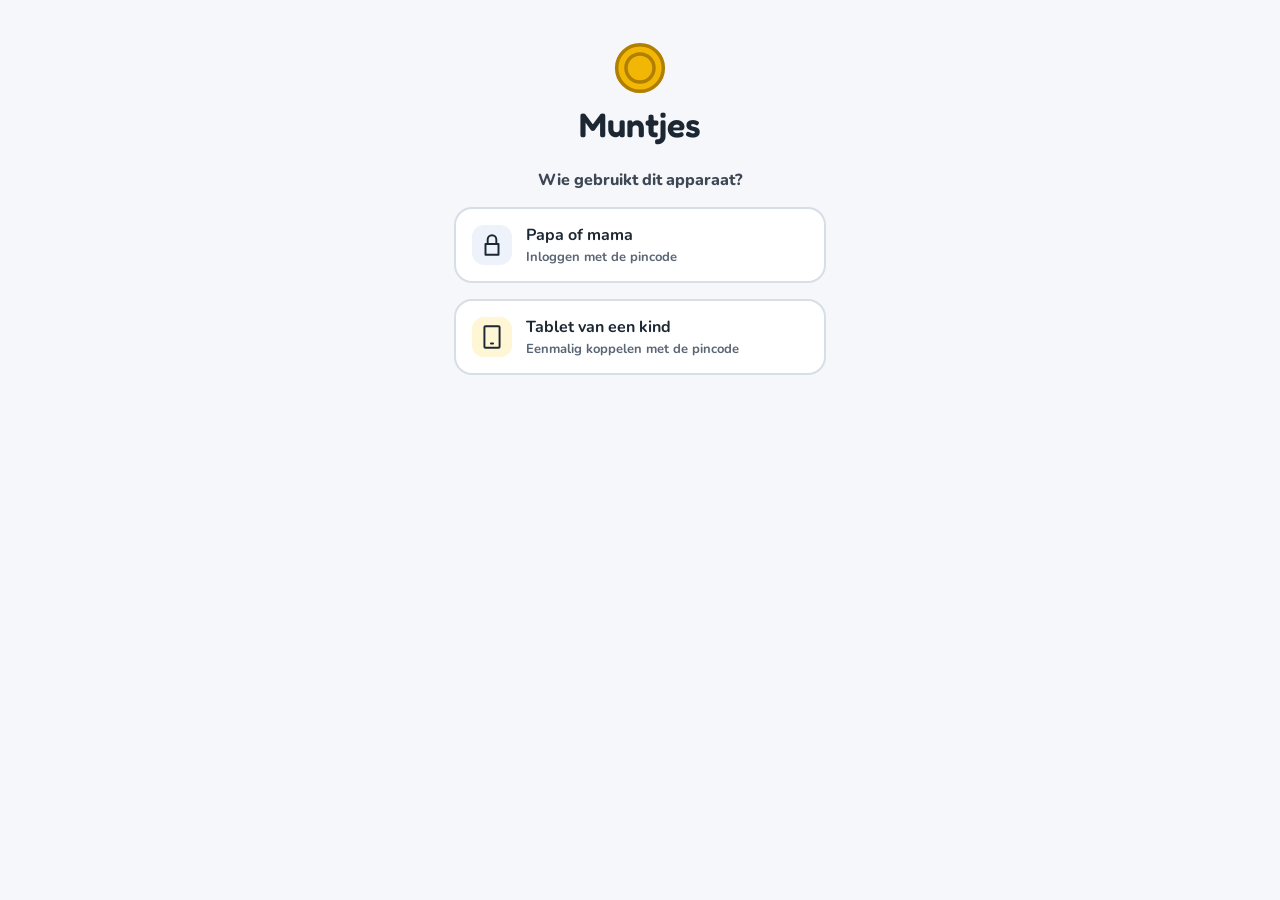
==== site/index.html @ 84d935aa "Echte app op muntjes.darkesttimes.nl: server-API, inloggen met pincode, tablet koppelen - site/: app" ====
<!doctype html>
<html lang="nl">
<head>
<meta charset="utf-8">
<meta name="viewport" content="width=device-width, initial-scale=1">
<title>Muntjes</title>
<meta name="description" content="Muntjes: klusjes en beloningen voor de kinderen, met een ouder-app en een kind-app.">
<meta name="robots" content="noindex">
<link rel="preconnect" href="https://fonts.googleapis.com">
<link rel="preconnect" href="https://fonts.gstatic.com" crossorigin>
<link href="https://fonts.googleapis.com/css2?family=Fredoka:wght@500;600&family=Nunito:wght@400;600;700;800&display=swap" rel="stylesheet">
<link rel="stylesheet" href="style.css">
<link rel="manifest" href="manifest.webmanifest">
<link rel="apple-touch-icon" href="icons/apple-touch-icon.png">
<meta name="theme-color" content="#F5F7FA">
<link rel="icon" href="data:image/svg+xml,%3Csvg xmlns='http://www.w3.org/2000/svg' viewBox='0 0 24 24'%3E%3Ccircle cx='12' cy='12' r='10' fill='%23F2B705' stroke='%23B07F00' stroke-width='1.5'/%3E%3Ccircle cx='12' cy='12' r='6' fill='none' stroke='%23B07F00' stroke-width='1.5'/%3E%3C/svg%3E">
</head>
<body>
<header class="bar" id="bar"></header>
<main class="stage">
  <section class="device-col" id="col-ouder" aria-label="Ouder-app">
    <div class="device-label">Ouder-app <span>telefoon</span></div>
    <div class="phone" id="ouder"></div>
  </section>
  <section class="device-col" id="col-kind" aria-label="Kind-app">
    <div class="device-label">Kind-app <span>tablet</span></div>
    <div class="tablet" id="kind"></div>
  </section>
</main>
<script src="app.js"></script>
</body>
</html>
---- site/style.css ----
:root {
  --ink: #1D2733;
  --muted: #5B6675;
  --muted2: #3E4855;
  --line: #D7DEE6;
  --line2: #EEF1F5;
  --bg: #E6ECF2;
  --soft: #F5F7FA;
  --accent: #2457C5;
  --accent-soft: #EEF3FB;
  --green: #22784A;
  --green-bd: #2E8B57;
  --green-bg: #E3F4E9;
  --orange-bd: #E8892B;
  --orange-bg: #FFF1E0;
  --orange-tx: #8A3F00;
  --red: #B3261E;
  --red-bg: #FDECEA;
  --red-tx: #8C1D16;
  --grey-bd: #8A94A3;
  --grey-bg: #EEF1F5;
  --barh: 64px;
}

* { box-sizing: border-box; }
html, body { margin: 0; }
body { background: var(--bg); color: var(--ink); font-family: Nunito, system-ui, sans-serif; min-height: 100vh; }
button { font: inherit; color: inherit; cursor: pointer; }
button:disabled { cursor: not-allowed; }
:focus-visible { outline: 3px solid var(--accent); outline-offset: 2px; }
h1, h2, p { margin: 0; }
[hidden] { display: none !important; }
.grow { flex: 1; min-width: 0; }

/* Demo-balk */
.bar { position: sticky; top: 0; z-index: 10; display: flex; flex-wrap: wrap; align-items: center; gap: 10px 20px; padding: 12px 24px; background: #fff; border-bottom: 1px solid var(--line); }
.bar-title { display: flex; align-items: center; gap: 8px; font-family: Fredoka, sans-serif; font-weight: 600; font-size: 20px; margin-right: auto; }
.tag { font-family: Nunito, sans-serif; font-size: 12px; font-weight: 800; background: var(--ink); color: #fff; border-radius: 999px; padding: 3px 9px; }
.bar-group { display: flex; align-items: center; gap: 6px; flex-wrap: wrap; }
.bar-lbl { font-size: 13px; font-weight: 800; color: var(--muted); }
.seg-btn { min-height: 40px; padding: 0 14px; border-radius: 999px; border: 2px solid var(--line); background: #fff; font-weight: 800; font-size: 14px; }
.seg-btn.on { background: var(--ink); border-color: var(--ink); color: #fff; }
.bar-reset { min-height: 40px; padding: 0 14px; border-radius: 12px; border: 0; background: var(--line2); font-weight: 800; font-size: 14px; }

/* Podium */
.stage { display: flex; flex-wrap: wrap; justify-content: center; align-items: flex-start; gap: 40px 64px; padding: 32px 24px 48px; }
.device-col { display: flex; flex-direction: column; gap: 12px; min-width: 0; }
#col-kind { width: 1180px; max-width: 100%; }
.device-label { font-family: Fredoka, sans-serif; font-weight: 600; font-size: 22px; }
.device-label span { font-family: Nunito, sans-serif; font-size: 14px; font-weight: 700; color: var(--muted); margin-left: 6px; }
.phone { position: relative; width: 390px; max-width: 100%; height: 844px; border: 10px solid var(--ink); border-radius: 48px; background: var(--soft); overflow: hidden; display: flex; flex-direction: column; }
.tablet { width: 100%; height: 820px; border: 14px solid var(--ink); border-radius: 36px; overflow: hidden; display: flex; flex-direction: column; transition: background .2s; }

/* Eén app schermvullend */
body.bare .stage { display: block; padding: 0; }
body.bare .device-label { display: none; }
body.bare #col-kind, body.bare #col-ouder { width: 100%; }
body.bare .phone { width: 100%; max-width: 560px; margin: 0 auto; height: calc(100dvh - var(--barh)); border: 0; border-radius: 0; }
body.bare .tablet { height: calc(100dvh - var(--barh)); border: 0; border-radius: 0; }

/* Ouder-app */
.p-head { padding: 22px 20px 14px; display: flex; align-items: center; justify-content: space-between; background: #fff; border-bottom: 1px solid var(--line); }
.p-brand { display: flex; align-items: center; gap: 10px; font-family: Fredoka, sans-serif; font-weight: 600; font-size: 22px; }
.p-title { font-size: 13px; font-weight: 800; color: var(--muted); }
.p-body { flex: 1; overflow-y: auto; padding: 16px; }
.p-nav { display: flex; gap: 4px; border-top: 1px solid var(--line); background: #fff; padding: 6px 8px 16px; }
.navbtn { flex: 1; min-height: 56px; border: 0; border-radius: 14px; background: transparent; display: flex; flex-direction: column; align-items: center; justify-content: center; gap: 4px; color: var(--muted); font-size: 11px; font-weight: 800; }
.navbtn.on { background: var(--accent-soft); color: var(--accent); }
.navico { position: relative; display: flex; }
.badge { position: absolute; top: -6px; right: -10px; min-width: 18px; height: 18px; border-radius: 9px; background: #C2410C; color: #fff; font-size: 11px; font-weight: 800; display: flex; align-items: center; justify-content: center; padding: 0 4px; }

.grid2 { display: grid; grid-template-columns: repeat(2, minmax(0, 1fr)); gap: 10px; }
.mb { margin-bottom: 20px; }
.stack { display: flex; flex-direction: column; gap: 10px; }
.sec { font-size: 15px; font-weight: 800; margin: 0 0 10px; }
.sec-sub { font-size: 13px; font-weight: 600; color: var(--muted); margin: -6px 0 12px; }
.sp { margin-top: 22px; }
.muted { color: var(--muted); font-size: 12px; font-weight: 700; }

.kcard { background: #fff; border: 1px solid var(--line); border-radius: 16px; padding: 12px; display: flex; flex-direction: column; gap: 4px; }
.kname { display: flex; align-items: center; gap: 8px; font-size: 15px; }
.avatar { border-radius: 50%; color: #fff; display: inline-flex; align-items: center; justify-content: center; font-weight: 800; flex-shrink: 0; }
.kbal { display: flex; align-items: center; gap: 6px; font-size: 13px; color: var(--muted); font-weight: 600; }
.kbal .num { font-family: Fredoka, sans-serif; font-size: 30px; font-weight: 600; color: var(--ink); }

.klus { min-height: 112px; background: #fff; border: 1px solid var(--line); border-radius: 16px; padding: 12px; display: flex; flex-direction: column; align-items: flex-start; gap: 8px; text-align: left; }
.klus.overig { border: 2px dashed #AEB6C1; }
.icobox { width: 40px; height: 40px; border-radius: 12px; background: var(--accent-soft); display: flex; align-items: center; justify-content: center; flex-shrink: 0; }
.icobox.geel { background: #FFF6D6; }
.icobox.wit { background: #fff; width: 44px; height: 44px; }
.kl-naam { font-weight: 700; font-size: 14px; line-height: 1.25; }
.plus { font-size: 12px; font-weight: 800; color: var(--green); }

.req { background: var(--orange-bg); border: 1px solid var(--orange-bd); border-radius: 16px; padding: 14px; display: flex; flex-direction: column; gap: 12px; }
.req-top { display: flex; align-items: center; gap: 12px; }
.req-top b { font-size: 15px; }
.req-amt { font-size: 13px; font-weight: 800; white-space: nowrap; }
.empty { background: #fff; border: 1px solid var(--line); border-radius: 16px; padding: 24px; text-align: center; color: var(--muted); font-weight: 700; font-size: 14px; }

.btn { min-height: 44px; border-radius: 12px; border: 0; font-weight: 800; font-size: 14px; padding: 0 16px; }
.btn-outline { border: 2px solid #AEB6C1; background: #fff; }
.btn-green { background: var(--green); color: #fff; }
.btn-primary { background: var(--accent); color: #fff; }
.btn-ink { background: var(--ink); color: #fff; }
.btn-stop { border: 2px solid var(--red); background: #fff; color: var(--red-tx); }
.btn-soft { background: var(--line2); }
.btn-red { background: var(--red); color: #fff; }
.btn:disabled { background: #AEB6C1; color: #fff; border-color: #AEB6C1; }
.row2 { display: grid; grid-template-columns: 1fr 1fr; gap: 8px; }
.row3 { display: grid; grid-template-columns: repeat(3, 1fr); gap: 8px; }
.flex { display: flex; gap: 8px; }
.flex .btn { flex: 1; }
.flex .btn.wide { flex: 1.4; }

.tcard { background: #fff; border: 2px solid var(--line); border-radius: 16px; padding: 14px; display: flex; align-items: center; gap: 12px; }
.tcard.col { flex-direction: column; align-items: stretch; gap: 10px; }
.tcard.done { border-color: var(--orange-bd); background: var(--orange-bg); }
.tline { display: flex; justify-content: space-between; align-items: baseline; gap: 8px; }
.tline b { font-size: 15px; }
.tnum { font-family: Fredoka, sans-serif; font-size: 44px; font-weight: 600; line-height: 1.1; font-variant-numeric: tabular-nums; }
.tnum.sm { font-size: 26px; }
.tbar { height: 8px; border-radius: 999px; background: var(--line2); overflow: hidden; }
.tbar div { height: 100%; background: var(--accent); border-radius: 999px; transition: width 1s linear; }
.tcard.done .tbar div { background: var(--orange-bd); }

.lijst { background: #fff; border: 1px solid var(--line); border-radius: 16px; padding: 4px 14px; margin-bottom: 20px; }
.lrij { display: flex; align-items: center; gap: 10px; min-height: 52px; border: 0; border-bottom: 1px solid var(--line2); font-size: 14px; font-weight: 700; width: 100%; background: none; padding: 0; text-align: left; }
.lrij:last-child { border-bottom: 0; }
.lrij .r { color: var(--muted); font-size: 12px; font-weight: 700; }
.lrij .col { flex: 1; display: flex; flex-direction: column; }
.lrij .col small { font-size: 12px; font-weight: 700; color: var(--muted); }
.switch { width: 48px; height: 28px; border-radius: 14px; padding: 3px; display: flex; flex-shrink: 0; background: #AEB6C1; justify-content: flex-start; }
.switch.on { background: var(--accent); justify-content: flex-end; }
.switch span { width: 22px; height: 22px; border-radius: 50%; background: #fff; }

.toast { position: absolute; left: 16px; right: 16px; bottom: 94px; background: var(--ink); color: #fff; border-radius: 14px; padding: 12px 14px; font-weight: 700; font-size: 14px; display: flex; gap: 10px; align-items: center; z-index: 5; }
.sheet-wrap { position: absolute; inset: 0; display: flex; flex-direction: column; justify-content: flex-end; z-index: 6; }
.sheet-bg { position: absolute; inset: 0; background: rgba(29, 39, 51, .45); border: 0; padding: 0; width: 100%; cursor: default; }
.sheet { position: relative; background: #fff; border-radius: 24px 24px 0 0; padding: 20px 20px 28px; display: flex; flex-direction: column; gap: 14px; max-height: 92%; overflow-y: auto; }
.sh-head { display: flex; align-items: center; gap: 12px; }
.sh-title { font-family: Fredoka, sans-serif; font-size: 20px; font-weight: 600; }
.lbl { font-weight: 800; font-size: 14px; }
.kidpick { min-height: 68px; border-radius: 16px; display: flex; align-items: center; gap: 10px; padding: 10px 12px; text-align: left; border: 2px solid; }
.kidpick:disabled { opacity: .6; }
.kidpick .col { display: flex; flex-direction: column; }
.kidpick small { font-size: 12px; font-weight: 700; color: var(--muted); }
.inp { min-height: 44px; border-radius: 12px; border: 1px solid #AEB6C1; padding: 0 12px; font: inherit; font-size: 15px; color: var(--ink); width: 100%; }
.pills { display: flex; gap: 8px; }
.pill { min-height: 44px; padding: 0 16px; border-radius: 999px; font-weight: 800; font-size: 14px; border: 2px solid var(--line); background: #fff; }
.seg { min-height: 44px; border-radius: 12px; font-weight: 800; font-size: 14px; border: 2px solid var(--line); background: #fff; }
.seg.plus-on { border-color: var(--green-bd); background: var(--green-bg); color: #1B5E38; }
.seg.min-on { border-color: var(--red); background: var(--red-bg); color: var(--red-tx); }
.stepper { display: flex; align-items: center; gap: 12px; }
.stepbtn { width: 44px; height: 44px; border-radius: 12px; border: 1px solid #AEB6C1; background: #fff; font-size: 22px; font-weight: 800; }
.stepnum { font-family: Fredoka, sans-serif; font-size: 26px; font-weight: 600; min-width: 24px; text-align: center; }
.warn { background: var(--red-bg); border-radius: 12px; padding: 10px 12px; font-size: 13px; font-weight: 700; color: var(--red-tx); }

.lrij.toevoegen { color: var(--accent); font-weight: 800; }
.lrij svg:last-child { color: var(--muted); flex-shrink: 0; }
.stepbtn.sm { width: 36px; height: 36px; font-size: 18px; }
.stepnum.sm { font-size: 20px; min-width: 28px; }
.pills.wrap { flex-wrap: wrap; }
.pill.on { background: var(--ink); border-color: var(--ink); color: #fff; }
.pill.keer { min-width: 48px; padding: 0 10px; }
.seg.on { border-color: var(--ink); background: var(--ink); color: #fff; }
.badges { display: flex; flex-wrap: wrap; gap: 6px; }
.kleuren { display: flex; gap: 10px; flex-wrap: wrap; }
.kleur { width: 44px; height: 44px; border-radius: 50%; border: 3px solid #fff; box-shadow: 0 0 0 2px var(--line); }
.kleur.on { box-shadow: 0 0 0 3px var(--ink); }
.iconen { display: grid; grid-template-columns: repeat(5, minmax(0, 1fr)); gap: 8px; }
.ikoon { height: 44px; border-radius: 12px; border: 2px solid var(--line); background: #fff; display: flex; align-items: center; justify-content: center; }
.ikoon.on { border-color: var(--accent); background: var(--accent-soft); color: var(--accent); }

/* Kind-app */
.t-head { padding: 20px 28px; display: flex; align-items: center; gap: 12px 16px; flex-wrap: wrap; }
.hoi { font-family: Fredoka, sans-serif; font-size: 30px; font-weight: 600; }
.wk-lbl { font-size: 14px; font-weight: 800; color: var(--muted2); }
.wk { display: flex; gap: 6px; }
.wk i { width: 22px; height: 22px; border-radius: 50%; border: 2px dashed var(--grey-bd); }
.wk i.vol { background: #F2B705; border: 2px solid #B07F00; }
.wk-vol { display: flex; width: 24px; height: 24px; }
.wk-num { font-family: Fredoka, sans-serif; font-size: 20px; font-weight: 600; }
.t-grid { flex: 1; min-height: 0; display: grid; grid-template-columns: 400px minmax(0, 1fr); gap: 24px; padding: 0 28px 28px; }
.t-left { display: flex; flex-direction: column; gap: 16px; min-height: 0; }
.saldo { background: #fff; border-radius: 24px; padding: 22px 24px; display: flex; flex-direction: column; gap: 6px; }
.saldo .lbl { font-size: 15px; color: var(--muted2); }
.saldo-row { display: flex; align-items: center; gap: 16px; }
.saldo-num { font-family: Fredoka, sans-serif; font-size: 88px; font-weight: 600; line-height: 1; }
.res { align-self: flex-start; background: var(--orange-bg); color: var(--orange-tx); border-radius: 999px; padding: 6px 12px; font-size: 14px; font-weight: 800; }
.vrij { font-size: 14px; font-weight: 700; color: var(--muted); }
.log { background: #fff; border-radius: 24px; padding: 20px; display: flex; flex-direction: column; gap: 12px; flex: 1; min-height: 0; }
.log h2 { font-size: 17px; font-weight: 800; }
.log-list { flex: 1; min-height: 0; overflow-y: auto; display: flex; flex-direction: column; gap: 8px; }
.lrow { display: flex; align-items: center; gap: 12px; padding: 10px 12px; border-radius: 14px; background: #F7F9FB; }
.lrow.rood { background: var(--red-bg); }
.lrow.wacht { background: var(--orange-bg); }
.lrow.af { background: var(--grey-bg); }
.lico { width: 40px; height: 40px; border-radius: 12px; background: #fff; border: 1px solid var(--line); display: flex; align-items: center; justify-content: center; flex-shrink: 0; }
.ltxt { flex: 1; min-width: 0; display: flex; flex-direction: column; gap: 2px; }
.ltxt b { font-size: 15px; }
.ltxt q { font-size: 13px; font-style: italic; color: var(--muted2); }
.lamt { display: flex; flex-direction: column; align-items: flex-end; text-align: right; }
.lamt .n { font-family: Fredoka, sans-serif; font-size: 22px; font-weight: 600; }
.pos { color: var(--green); }
.neg { color: var(--red); }
.wachtc { color: #A04A00; }
.afc { color: var(--muted); text-decoration: line-through; }
.t-right { display: flex; flex-direction: column; gap: 16px; min-height: 0; overflow-y: auto; padding-right: 4px; }
.big { font-family: Fredoka, sans-serif; font-size: 28px; font-weight: 600; }
.rhead { display: flex; align-items: center; gap: 10px; flex-wrap: wrap; }
.rhead .big { flex: 1; }
.leg { display: flex; align-items: center; gap: 6px; font-size: 13px; font-weight: 800; color: var(--muted2); }
.leg i { width: 14px; height: 14px; border-radius: 4px; border: 2px solid; }
.rgrid { display: grid; grid-template-columns: repeat(3, minmax(0, 1fr)); gap: 16px; }
.rcard { min-height: 184px; border-radius: 24px; padding: 18px; display: flex; flex-direction: column; align-items: flex-start; gap: 12px; text-align: left; border: 3px solid var(--line); background: #fff; transition: background .2s, border-color .2s; }
.s-aangevraagd { border-color: var(--orange-bd); background: var(--orange-bg); }
.s-goed, .s-op { border-color: var(--green-bd); background: var(--green-bg); }
.s-afgewezen { border-color: var(--grey-bd); background: var(--grey-bg); }
.dim { opacity: .45; }
.rtop { display: flex; align-items: flex-start; justify-content: space-between; width: 100%; gap: 8px; }
.ricon { width: 64px; height: 64px; border-radius: 18px; background: #fff; border: 1px solid var(--line); display: flex; align-items: center; justify-content: center; flex-shrink: 0; }
.rnaam { font-family: Fredoka, sans-serif; font-size: 22px; font-weight: 600; line-height: 1.2; }
.coins { display: flex; gap: 4px; }
.duur { display: inline-flex; align-items: center; gap: 6px; background: #fff; border: 1px solid var(--line); border-radius: 999px; padding: 4px 12px 4px 8px; font-size: 14px; font-weight: 800; color: var(--muted2); }
.voet { margin-top: auto; font-size: 14px; font-weight: 800; color: var(--muted2); }
.chip { border-radius: 999px; padding: 5px 10px; font-size: 12px; font-weight: 800; }
.c-aangevraagd { background: #FFE2C2; color: var(--orange-tx); }
.c-goed, .c-op { background: #C7EAD3; color: #1B5E38; }
.c-afgewezen { background: #DDE1E6; color: var(--muted2); }
.c-vrij { color: var(--green); }
.c-vol { color: var(--muted); }
.mgrid { display: grid; grid-template-columns: repeat(4, minmax(0, 1fr)); gap: 12px; }
.mcard { min-height: 140px; border-radius: 20px; padding: 12px 8px; display: flex; flex-direction: column; align-items: center; justify-content: center; gap: 8px; border: 3px solid var(--line); background: #fff; text-align: center; transition: background .2s, border-color .2s; }
.mcard .ricon { width: 48px; height: 48px; border-radius: 14px; }
.mnaam { font-weight: 800; font-size: 14px; line-height: 1.2; }
.info { font-size: 14px; font-weight: 700; color: var(--muted2); }

/* Echte app: startscherm, pincode, vergrendelen */
body.echt { background: var(--soft); }
body.echt .phone { background: var(--soft); }
.p-rechts { display: flex; align-items: center; gap: 8px; }
.p-slot { width: 44px; height: 44px; border-radius: 12px; border: 0; background: var(--line2); display: flex; align-items: center; justify-content: center; color: var(--ink); }
.btn.klein { min-height: 36px; padding: 0 12px; font-size: 13px; flex-shrink: 0; }
.btn.vol { width: 100%; display: flex; align-items: center; justify-content: center; gap: 8px; }
.welkom { flex: 1; overflow-y: auto; padding: 40px 24px 32px; display: flex; flex-direction: column; gap: 16px; max-width: 420px; width: 100%; margin: 0 auto; }
.w-logo { display: flex; flex-direction: column; align-items: center; gap: 8px; margin-bottom: 8px; }
.w-logo h1 { font-family: Fredoka, sans-serif; font-weight: 600; font-size: 34px; }
.w-sub { text-align: center; font-weight: 800; font-size: 16px; color: var(--muted2); }
.w-keuze { min-height: 76px; border-radius: 18px; border: 2px solid var(--line); background: #fff; display: flex; align-items: center; gap: 14px; padding: 12px 16px; text-align: left; }
.w-keuze .col { display: flex; flex-direction: column; gap: 2px; }
.w-keuze b { font-size: 16px; }
.w-keuze small { font-size: 13px; font-weight: 700; color: var(--muted); }
.pin-stip { display: flex; justify-content: center; gap: 14px; min-height: 20px; }
.pin-stip i { width: 16px; height: 16px; border-radius: 50%; border: 2px solid var(--muted); }
.pin-stip i.vol { background: var(--ink); border-color: var(--ink); }
.pinpad { display: grid; grid-template-columns: repeat(3, minmax(0, 1fr)); gap: 10px; }
.pk { min-height: 64px; border-radius: 16px; border: 1px solid var(--line); background: #fff; font-family: Fredoka, sans-serif; font-size: 26px; font-weight: 600; }
.pk.ok { background: var(--accent); border-color: var(--accent); color: #fff; font-size: 20px; }
.pk:disabled { opacity: .5; }

/* Thema's in de kind-app */
.saldo { position: relative; overflow: hidden; }
.saldo > :not(.saldo-deco) { position: relative; z-index: 1; }
.saldo-deco { position: absolute; right: -8px; bottom: -14px; opacity: .95; pointer-events: none; }
.t-mascotte { display: flex; margin: -8px 0; }
.tablet.thema-eenhoorn {
  --t-accent: #7C3AED;
  --t-rand: #F5C2E7;
  background: #FFF4FB url("data:image/svg+xml,%3Csvg xmlns='http://www.w3.org/2000/svg' width='96' height='96' viewBox='0 0 96 96'%3E%3Cpath d='M20 10l2.4 5.2 5.6.6-4.2 3.8 1.2 5.6L20 22.4l-5 2.8 1.2-5.6-4.2-3.8 5.6-.6z' fill='%23F7C8E6'/%3E%3Cpath d='M70 58c-3-4-9-2-9 3 0 4 9 9 9 9s9-5 9-9c0-5-6-7-9-3z' fill='%23E9D5FF'/%3E%3Ccircle cx='76' cy='18' r='2.5' fill='%23C4B5FD'/%3E%3Ccircle cx='24' cy='72' r='2' fill='%23F9A8D4'/%3E%3C/svg%3E");
}
.tablet.thema-dino {
  --t-accent: #3F6212;
  --t-rand: #C5DFB0;
  background: #EEF7E6 url("data:image/svg+xml,%3Csvg xmlns='http://www.w3.org/2000/svg' width='110' height='110' viewBox='0 0 110 110'%3E%3Cg fill='%23D3E8C2'%3E%3Cpath d='M15 34a7 8 0 1 0 14 0a7 8 0 1 0-14 0'/%3E%3Ccircle cx='14' cy='22' r='2.6'/%3E%3Ccircle cx='22' cy='19' r='2.6'/%3E%3Ccircle cx='30' cy='22' r='2.6'/%3E%3C/g%3E%3Cpath d='M66 86c0-14 11-23 25-23 0 14-11 23-25 23z' fill='%23C4E0AC'/%3E%3C/svg%3E");
}
.tablet:is(.thema-eenhoorn, .thema-dino) .hoi,
.tablet:is(.thema-eenhoorn, .thema-dino) .big { color: var(--t-accent); }
.tablet:is(.thema-eenhoorn, .thema-dino) .rcard.s-vrij,
.tablet:is(.thema-eenhoorn, .thema-dino) .mcard.s-vrij { border-color: var(--t-rand); }
.tablet:is(.thema-eenhoorn, .thema-dino) .saldo,
.tablet:is(.thema-eenhoorn, .thema-dino) .log { box-shadow: 0 0 0 3px var(--t-rand); }
.themas { display: grid; grid-template-columns: repeat(3, minmax(0, 1fr)); gap: 8px; }
.thema-knop { min-height: 96px; border-radius: 16px; border: 2px solid var(--line); background: #fff; display: flex; flex-direction: column; align-items: center; justify-content: center; gap: 6px; font-weight: 800; font-size: 13px; padding: 8px 4px; }
.thema-knop.on { border-color: var(--ink); background: var(--accent-soft); box-shadow: 0 0 0 1px var(--ink); }
.thema-leeg { width: 48px; height: 48px; display: flex; align-items: center; justify-content: center; }

/* Kleinere schermen */
@media (max-width: 1100px) {
  .tablet, body.bare .tablet { height: auto; }
  .t-grid { grid-template-columns: minmax(0, 1fr); }
  .log { max-height: 440px; }
  .t-right { overflow: visible; padding-right: 0; }
}
@media (max-width: 720px) {
  .stage { padding: 16px 12px 32px; }
  .bar { padding: 10px 16px; }
  .rgrid, .mgrid { grid-template-columns: repeat(2, minmax(0, 1fr)); }
  .t-head { padding: 16px; }
  .t-grid { padding: 0 16px 16px; gap: 16px; }
  .tablet { border-width: 8px; border-radius: 24px; }
  .saldo-num { font-size: 64px; }
  .wk i { width: 18px; height: 18px; }
}
@media (max-width: 440px) {
  .phone { width: 100%; height: calc(100dvh - var(--barh) - 80px); min-height: 620px; border-width: 6px; border-radius: 28px; }
  .rcard { padding: 14px; }
  .rnaam { font-size: 18px; }
}
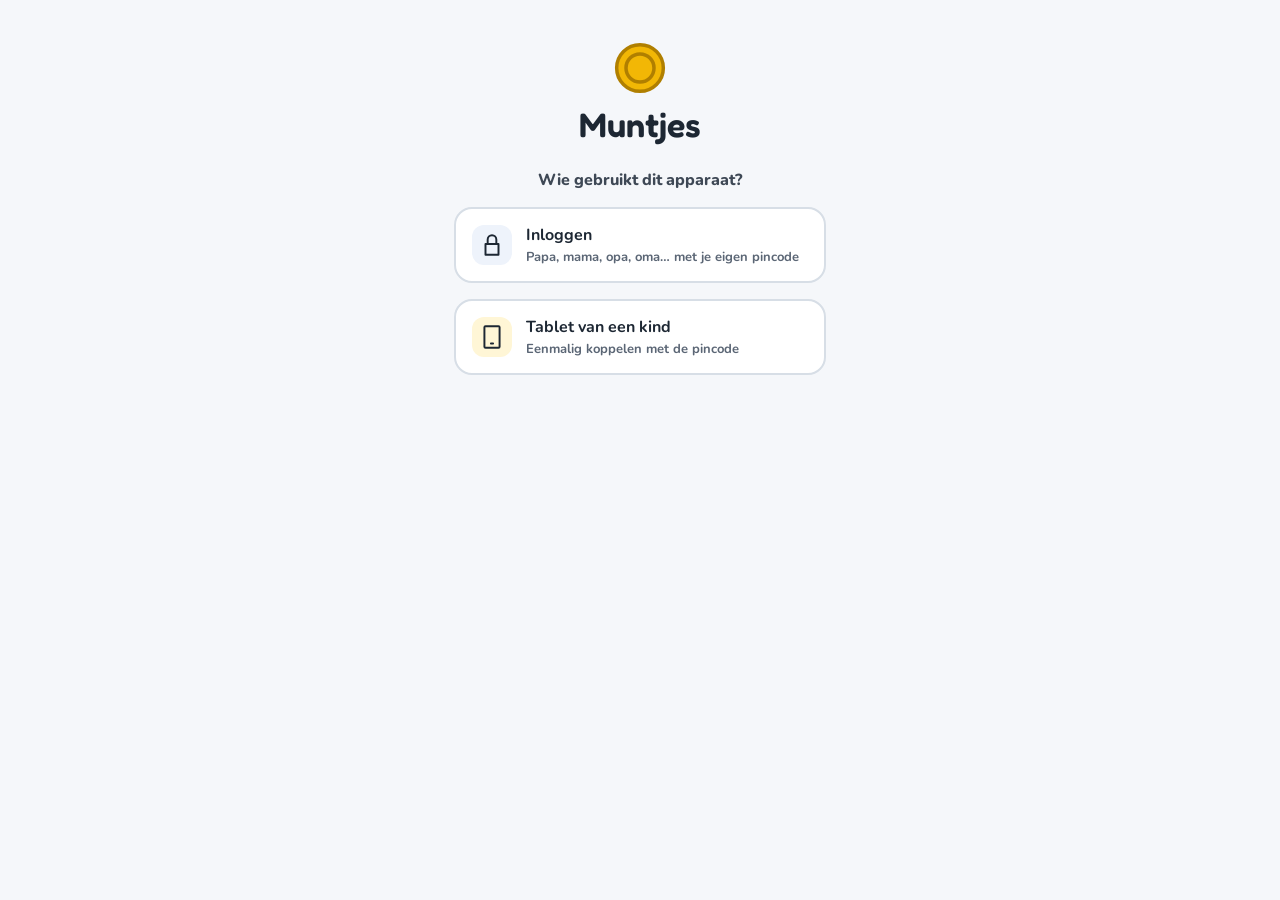
==== commit 820bc330: "Confetti bij verdiende klusjes en taken, beloning die een spelletje opent met timer, grote plaatjes " ====
--- a/site/index.html
+++ b/site/index.html
@@ -24,7 +24,10 @@
   </section>
   <section class="device-col" id="col-kind" aria-label="Kind-app">
     <div class="device-label">Kind-app <span>tablet</span></div>
-    <div class="tablet" id="kind"></div>
+    <div class="tablet-wrap">
+      <div class="tablet" id="kind"></div>
+      <div class="feest" id="feest" hidden></div>
+    </div>
   </section>
 </main>
 <script src="app.js"></script>
--- a/site/style.css
+++ b/site/style.css
@@ -258,6 +258,16 @@
 .pk.ok { background: var(--accent); border-color: var(--accent); color: #fff; font-size: 20px; }
 .pk:disabled { opacity: .5; }
 
+/* Taken */
+.taken-knop { min-height: 48px; padding: 0 16px; border-radius: 999px; border: 2px solid #FBBF24; background: #FFF8E1; display: inline-flex; align-items: center; gap: 8px; font-family: Fredoka, sans-serif; font-size: 18px; font-weight: 600; color: #7A4A00; }
+.taken-knop.on { background: #fff; border-color: var(--line); color: var(--ink); }
+.sterren-tel { display: inline-flex; align-items: center; gap: 6px; margin-left: 12px; font-family: Fredoka, sans-serif; font-size: 44px; font-weight: 600; color: #7A4A00; }
+.tgrid { display: grid; grid-template-columns: repeat(2, minmax(0, 1fr)); gap: 16px; }
+.tkaart { min-height: 180px; border-radius: 24px; padding: 18px; display: flex; flex-direction: column; align-items: flex-start; gap: 10px; text-align: left; border: 3px solid #FBE3A1; background: #fff; transition: background .2s, border-color .2s; }
+.sterrij { display: flex; flex-wrap: wrap; gap: 4px; }
+.ster-wacht svg path { stroke: var(--orange-bd); stroke-dasharray: 3 2; }
+.mcard.gekozen { border-color: var(--green-bd); background: var(--green-bg); }
+
 /* Thema's in de kind-app */
 .saldo { position: relative; overflow: hidden; }
 .saldo > :not(.saldo-deco) { position: relative; z-index: 1; }
@@ -284,6 +294,56 @@
 .thema-knop.on { border-color: var(--ink); background: var(--accent-soft); box-shadow: 0 0 0 1px var(--ink); }
 .thema-leeg { width: 48px; height: 48px; display: flex; align-items: center; justify-content: center; }
 
+/* Status-symbolen op de chips */
+.chip { display: inline-flex; align-items: center; gap: 4px; }
+
+/* Beloning die een spelletje opent */
+.speel-knop { margin-top: auto; align-self: stretch; min-height: 56px; border-radius: 16px; background: var(--green); color: #fff; display: flex; align-items: center; justify-content: center; gap: 10px; font-family: Fredoka, sans-serif; font-size: 24px; font-weight: 600; box-shadow: 0 4px 0 #17573A; }
+.speel-knop svg { fill: #fff; }
+.rcard.speel:active .speel-knop { transform: translateY(3px); box-shadow: 0 1px 0 #17573A; }
+
+/* Grote plaatjes: voor kinderen die nog niet lezen */
+.tablet.groot .rcard { align-items: center; text-align: center; gap: 10px; }
+.tablet.groot .rcard .rtop { flex-direction: column-reverse; align-items: center; }
+.tablet.groot .rcard .ricon { width: 132px; height: 132px; border-radius: 32px; color: var(--t-accent, var(--accent)); }
+.tablet.groot .rcard .ricon svg { width: 96px; height: 96px; }
+.tablet.groot .rcard .rnaam { font-size: 17px; color: var(--muted2); }
+.tablet.groot .rcard .badges { justify-content: center; }
+.tablet.groot .rcard .coins svg { width: 40px; height: 40px; }
+.tablet.groot .rcard .voet { font-size: 13px; margin-top: 0; }
+.tablet.groot .rcard .chip { font-size: 14px; padding: 6px 12px; }
+.tablet.groot .rcard .chip svg { width: 20px; height: 20px; }
+.tablet.groot .mgrid { grid-template-columns: repeat(3, minmax(0, 1fr)); }
+.tablet.groot .mcard { min-height: 200px; }
+.tablet.groot .mcard .ricon { width: 112px; height: 112px; border-radius: 28px; color: var(--t-accent, var(--accent)); }
+.tablet.groot .mcard .ricon svg { width: 80px; height: 80px; }
+.tablet.groot .mcard .mnaam { font-size: 13px; color: var(--muted2); }
+.tablet.groot .mcard .chip svg { width: 18px; height: 18px; }
+.tablet.groot .tkaart .ricon { width: 112px; height: 112px; border-radius: 28px; color: var(--t-accent, var(--accent)); }
+.tablet.groot .tkaart .ricon svg { width: 80px; height: 80px; }
+.tablet.groot .lico { width: 56px; height: 56px; border-radius: 16px; }
+.tablet.groot .lico svg { width: 38px; height: 38px; }
+
+/* Feestje: confetti en pop-up op de tablet */
+.tablet-wrap { position: relative; }
+.feest { position: absolute; inset: 0; z-index: 20; display: flex; align-items: center; justify-content: center; background: rgba(29, 39, 51, .35); border-radius: 36px; overflow: hidden; animation: feest-in .25s ease-out; }
+body.bare .feest { border-radius: 0; }
+.confetti { position: absolute; inset: 0; width: 100%; height: 100%; pointer-events: none; z-index: 2; }
+.feest-kaart { position: relative; z-index: 1; border: 0; background: #fff; border-radius: 32px; padding: 28px 40px 32px; display: flex; flex-direction: column; align-items: center; gap: 10px; max-width: min(520px, 90%); box-shadow: 0 20px 60px rgba(0, 0, 0, .25); animation: feest-pop .5s cubic-bezier(.2, 1.6, .4, 1); }
+.feest-beeld { display: flex; animation: feest-hup 1s ease-in-out .4s 2; }
+.feest-titel { font-family: Fredoka, sans-serif; font-size: 40px; font-weight: 600; color: var(--accent); }
+.feest-tekst { font-size: 20px; font-weight: 800; color: var(--muted2); }
+.feest-wat { display: flex; align-items: center; gap: 12px; font-family: Fredoka, sans-serif; font-size: 22px; font-weight: 600; }
+.feest-wat .ricon { width: 56px; height: 56px; border-radius: 16px; }
+.feest-munt { display: flex; align-items: center; gap: 6px; margin-top: 6px; }
+.feest-munt b { font-family: Fredoka, sans-serif; font-size: 28px; font-weight: 600; color: var(--green); margin-left: 8px; }
+@keyframes feest-in { from { opacity: 0; } }
+@keyframes feest-pop { from { transform: scale(.4); opacity: 0; } }
+@keyframes feest-hup { 50% { transform: translateY(-14px) rotate(-4deg); } }
+@media (prefers-reduced-motion: reduce) {
+  .feest, .feest-kaart, .feest-beeld { animation: none; }
+}
+
 /* Kleinere schermen */
 @media (max-width: 1100px) {
   .tablet, body.bare .tablet { height: auto; }
@@ -292,6 +352,13 @@
   .t-right { overflow: visible; padding-right: 0; }
 }
 @media (max-width: 720px) {
+  .feest { border-radius: 24px; }
+  .feest-titel { font-size: 30px; }
+  .feest-kaart { padding: 22px 20px 24px; }
+  .tablet.groot .mgrid { grid-template-columns: repeat(2, minmax(0, 1fr)); }
+  .tablet.groot .rcard .ricon { width: 104px; height: 104px; }
+  .tablet.groot .rcard .ricon svg { width: 76px; height: 76px; }
+  .tgrid { grid-template-columns: minmax(0, 1fr); }
   .stage { padding: 16px 12px 32px; }
   .bar { padding: 10px 16px; }
   .rgrid, .mgrid { grid-template-columns: repeat(2, minmax(0, 1fr)); }
